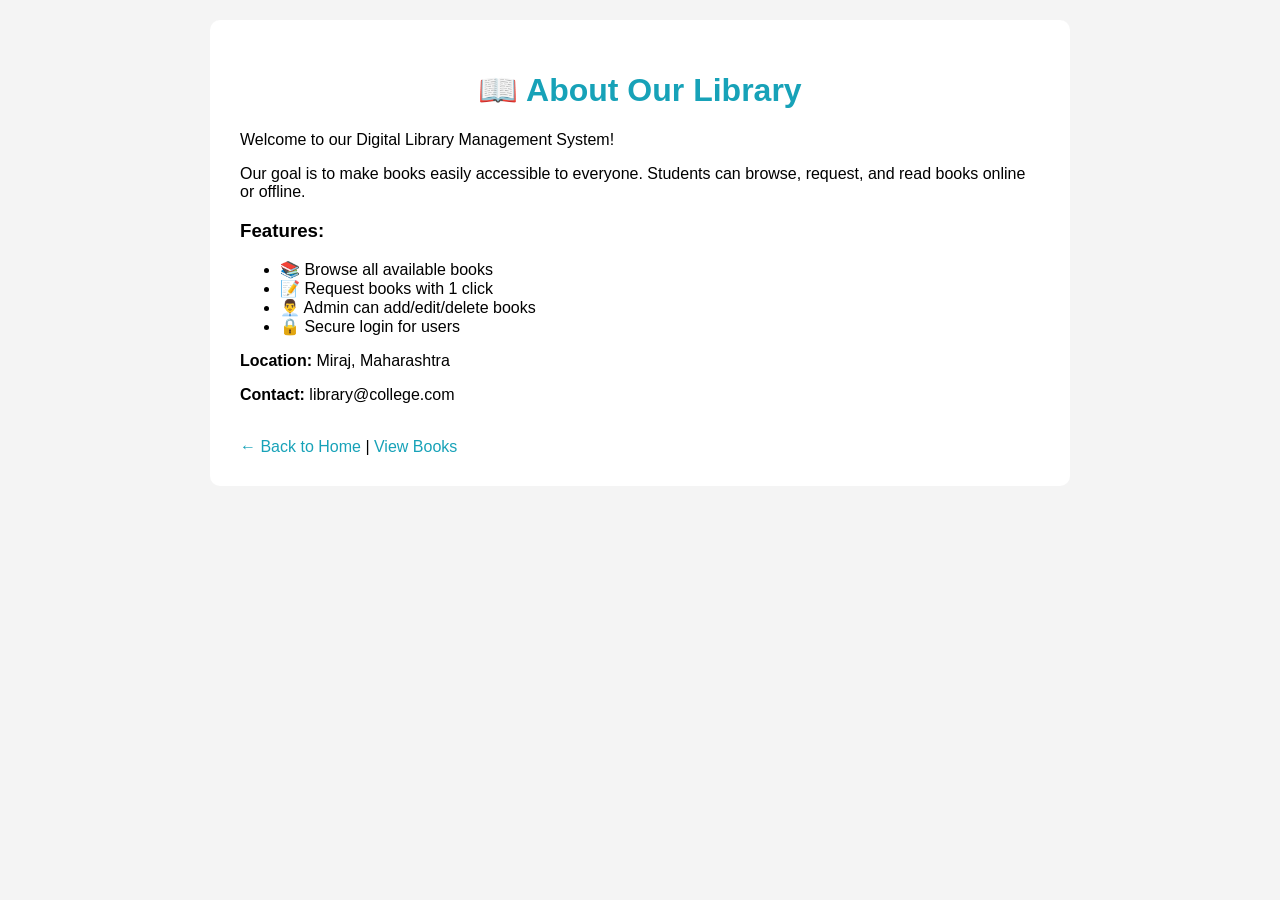
==== templates/about.html @ c3a6f12d "books pages" ====
<!DOCTYPE html>
<html>
<head>
    <title>About - Library</title>
    <style>
        body { font-family: Arial; background: #f4f4f4; margin: 0; padding: 20px; }
        .container { max-width: 800px; margin: auto; background: white; padding: 30px; border-radius: 10px; }
        h1 { color: #17a2b8; text-align: center; }
        a { color: #17a2b8; text-decoration: none; }
    </style>
</head>
<body>
    <div class="container">
        <h1>📖 About Our Library</h1>
        <p>Welcome to our Digital Library Management System!</p>
        <p>Our goal is to make books easily accessible to everyone. Students can browse, request, and read books online or offline.</p>
        
        <h3>Features:</h3>
        <ul>
            <li>📚 Browse all available books</li>
            <li>📝 Request books with 1 click</li>
            <li>👨‍💼 Admin can add/edit/delete books</li>
            <li>🔒 Secure login for users</li>
        </ul>
        
        <p><b>Location:</b> Miraj, Maharashtra</p>
        <p><b>Contact:</b> library@college.com</p>
        
        <br>
        <a href="/home">← Back to Home</a> | <a href="/books">View Books</a>
    </div>
</body>
</html>
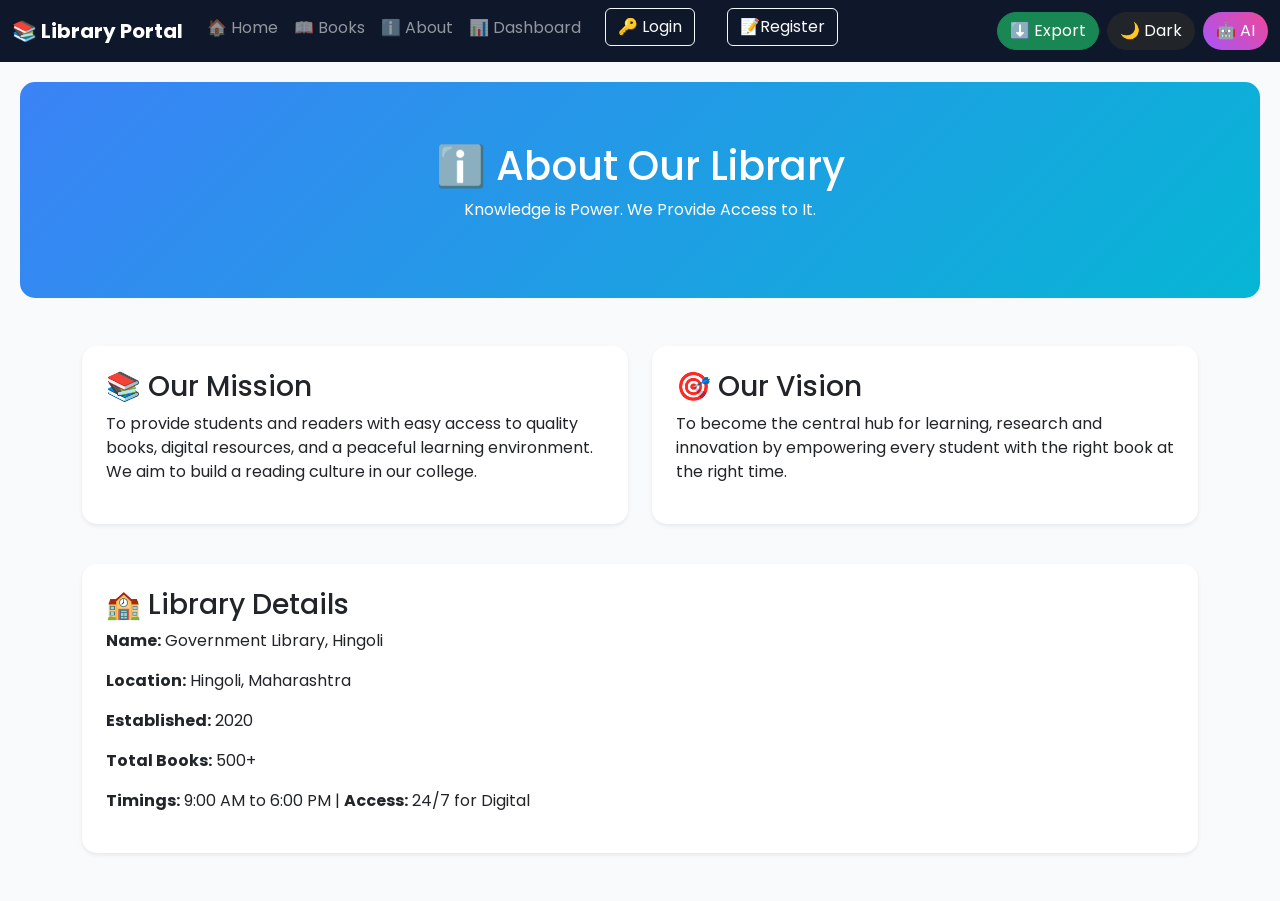
==== commit 92937bf5: "add books,add features" ====
--- a/templates/about.html
+++ b/templates/about.html
@@ -1,33 +1,84 @@
 <!DOCTYPE html>
 <html>
 <head>
-    <title>About - Library</title>
+    <title>About - Library Management System</title>
+    <link href="https://cdn.jsdelivr.net/npm/bootstrap@5.3.3/dist/css/bootstrap.min.css" rel="stylesheet">
+    <script src="https://cdn.jsdelivr.net/npm/bootstrap@5.3.3/dist/js/bootstrap.bundle.min.js"></script>
+    <link href="https://fonts.googleapis.com/css2?family=Poppins:wght@400;600;700&display=swap" rel="stylesheet">
     <style>
-        body { font-family: Arial; background: #f4f4f4; margin: 0; padding: 20px; }
-        .container { max-width: 800px; margin: auto; background: white; padding: 30px; border-radius: 10px; }
-        h1 { color: #17a2b8; text-align: center; }
-        a { color: #17a2b8; text-decoration: none; }
+        body { background: #f8fafc; font-family: 'Poppins', sans-serif; }
+        .navbar { background: #0f172a; }
+        .about-hero {
+            background: linear-gradient(135deg, #3b82f6, #06b6d4);
+            color: white; padding: 60px 20px; border-radius: 15px;
+            text-align: center; margin: 20px;
+        }
+        .card { border-radius: 15px; border: none; }
     </style>
 </head>
 <body>
-    <div class="container">
-        <h1>📖 About Our Library</h1>
-        <p>Welcome to our Digital Library Management System!</p>
-        <p>Our goal is to make books easily accessible to everyone. Students can browse, request, and read books online or offline.</p>
-        
-        <h3>Features:</h3>
-        <ul>
-            <li>📚 Browse all available books</li>
-            <li>📝 Request books with 1 click</li>
-            <li>👨‍💼 Admin can add/edit/delete books</li>
-            <li>🔒 Secure login for users</li>
-        </ul>
-        
-        <p><b>Location:</b> Miraj, Maharashtra</p>
-        <p><b>Contact:</b> library@college.com</p>
-        
-        <br>
-        <a href="/home">← Back to Home</a> | <a href="/books">View Books</a>
+
+<!-- SAME NAVBAR -->
+<nav class="navbar navbar-expand-lg navbar-dark">
+  <div class="container-fluid">
+    <a class="navbar-brand fw-bold" href="#">📚 Library Portal</a>
+    <button class="navbar-toggler" type="button" data-bs-toggle="collapse" data-bs-target="#navbarMenu">
+      <span class="navbar-toggler-icon"></span>
+    </button>
+    <div class="collapse navbar-collapse" id="navbarMenu">
+      <ul class="navbar-nav me-auto">
+        <li class="nav-item"><a class="nav-link" href="/home">🏠 Home</a></li>
+        <li class="nav-item"><a class="nav-link" href="/books">📖 Books</a></li>
+        <li class="nav-item"><a class="nav-link" href="/about">ℹ️ About</a></li>
+        <li class="nav-item"><a class="nav-link" href="/dashboard">📊 Dashboard</a></li>
+        <hr style="border-color:#555; margin:10px20px;">
+        <li class="nav-item mb-2 px-3">
+          <a class="btn btn-outline-light w-100" href="/login">🔑 Login</a>
+        </li>
+        <li class="nav-item px-3">
+          <a class="btn btn-outline-light w-100" href="/register">📝Register</a>
+        </li>
+      </ul>
+      <div class="d-flex">
+        <button class="btn btn-success rounded-pill me-2">⬇️ Export</button>
+        <button class="btn btn-dark rounded-pill me-2">🌙 Dark</button>
+        <button class="btn rounded-pill" style="background: linear-gradient(45deg, #a855f7, #ec4899); color:white;">🤖 AI</button>
+      </div>
     </div>
+  </div>
+</nav>
+
+<!-- ABOUT CONTENT -->
+<div class="about-hero">
+    <h1>ℹ️ About Our Library</h1>
+    <p>Knowledge is Power. We Provide Access to It.</p>
+</div>
+
+<div class="container my-5">
+  <div class="row">
+    <div class="col-md-6 mb-4">
+      <div class="card shadow-sm p-4">
+        <h3>📚 Our Mission</h3>
+        <p>To provide students and readers with easy access to quality books, digital resources, and a peaceful learning environment. We aim to build a reading culture in our college.</p>
+      </div>
+    </div>
+    <div class="col-md-6 mb-4">
+      <div class="card shadow-sm p-4">
+        <h3>🎯 Our Vision</h3>
+        <p>To become the central hub for learning, research and innovation by empowering every student with the right book at the right time.</p>
+      </div>
+    </div>
+  </div>
+
+  <div class="card shadow-sm p-4 mt-3">
+    <h3>🏫 Library Details</h3>
+    <p><b>Name:</b> Government Library, Hingoli</p>
+    <p><b>Location:</b> Hingoli, Maharashtra</p>
+    <p><b>Established:</b> 2020</p>
+    <p><b>Total Books:</b> 500+</p>
+    <p><b>Timings:</b> 9:00 AM to 6:00 PM | <b>Access:</b> 24/7 for Digital</p>
+  </div>
+</div>
+
 </body>
 </html>
